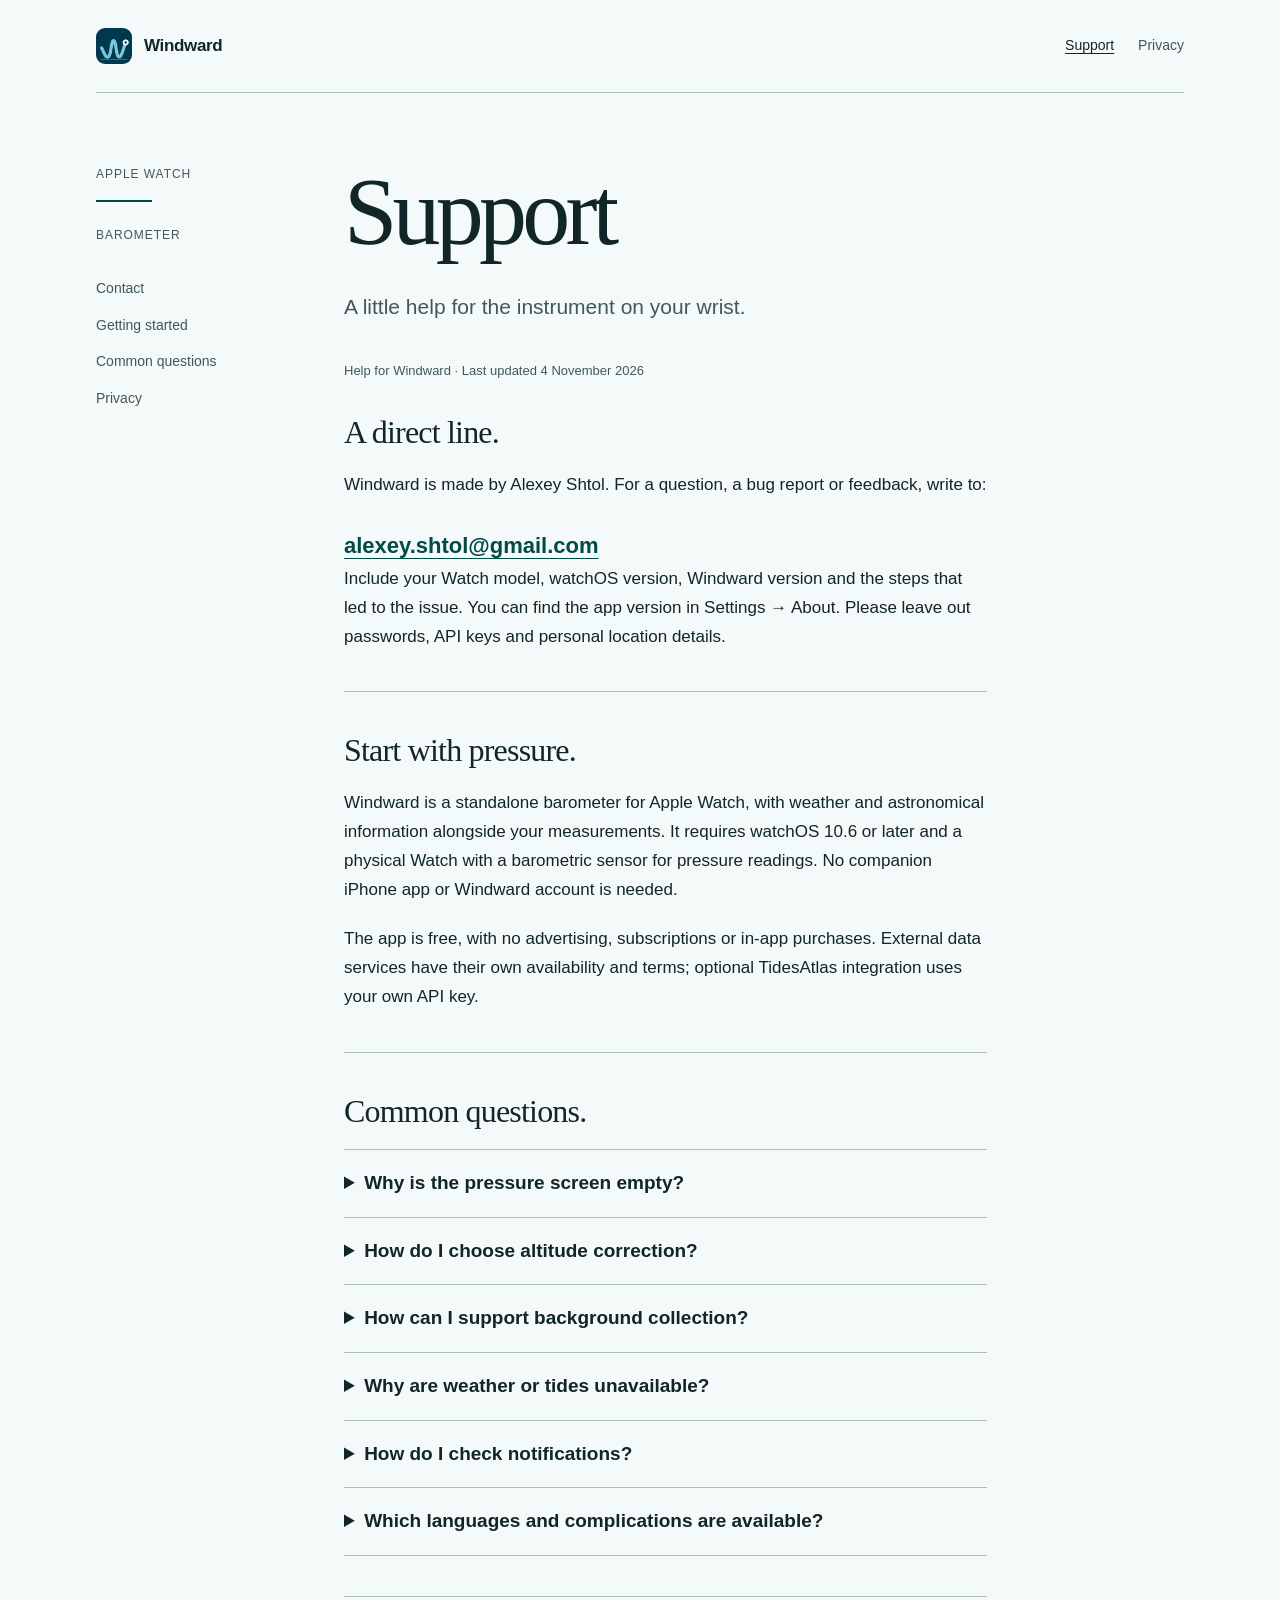
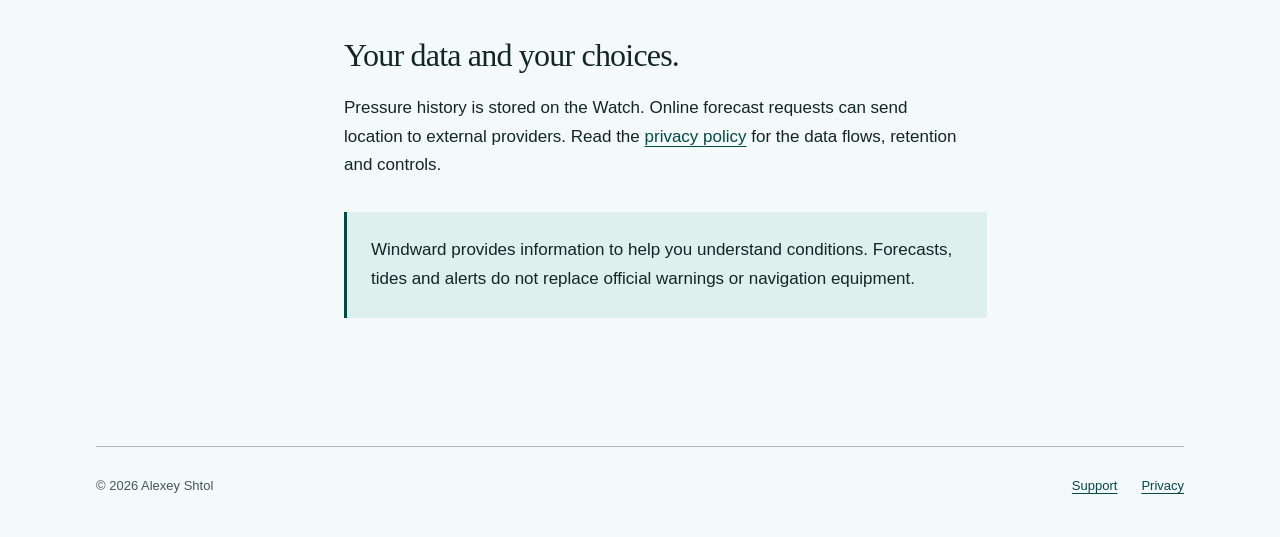
==== support/index.html @ 7e949cf7 "Publish English Windward support and privacy pages" ====
<!doctype html>
<!-- Field manual for a quiet barometer: Georgia + local system sans; sea-teal accent; asymmetric label rail. -->
<html lang="en"><head><meta charset="utf-8"><meta name="viewport" content="width=device-width,initial-scale=1"><title>Support · Windward</title><meta name="description" content="A little help for the instrument on your wrist."><meta name="referrer" content="no-referrer"><meta name="color-scheme" content="light dark"><meta http-equiv="Content-Security-Policy" content="default-src 'none'; style-src 'self'; img-src 'self'; base-uri 'none'; form-action 'none'"><link rel="canonical" href="https://alexxf73.github.io/windward-site/support/"><link rel="stylesheet" href="../assets/style.css"><link rel="icon" href="../assets/windward.png"></head>
<body><a class="skip" href="#main">Skip to content</a><div class="wrap"><header class="top"><a class="brand" href="../index.html"><img src="../assets/windward.png" width="36" height="36" alt=""><span>Windward</span></a><nav aria-label="Main navigation"><a href="index.html" aria-current="page">Support</a><a href="../privacy/index.html">Privacy</a></nav></header><div class="layout"><aside class="rail" aria-label="Page information"><p>Apple Watch</p><span class="mark" aria-hidden="true"></span><p>Barometer</p><ol><li><a href="#contact">Contact</a></li><li><a href="#getting-started">Getting started</a></li><li><a href="#questions">Common questions</a></li><li><a href="#privacy">Privacy</a></li></ol></aside><main id="main" class="copy"><h1>Support</h1><p class="lede">A little help for the instrument on your wrist.</p><p class="meta">Help for Windward · Last updated 4 November 2026</p><section id="contact"><h2>A direct line.</h2><p>Windward is made by Alexey Shtol. For a question, a bug report or feedback, write to:</p><a class="contact" href="mailto:alexey.shtol@gmail.com?subject=Windward%20support">alexey.shtol@gmail.com</a><p>Include your Watch model, watchOS version, Windward version and the steps that led to the issue. You can find the app version in Settings → About. Please leave out passwords, API keys and personal location details.</p></section><section class="section" id="getting-started"><h2>Start with pressure.</h2><p>Windward is a standalone barometer for Apple Watch, with weather and astronomical information alongside your measurements. It requires watchOS 10.6 or later and a physical Watch with a barometric sensor for pressure readings. No companion iPhone app or Windward account is needed.</p><p>The app is free, with no advertising, subscriptions or in-app purchases. External data services have their own availability and terms; optional TidesAtlas integration uses your own API key.</p></section><section class="section" id="questions"><h2>Common questions.</h2><details><summary>Why is the pressure screen empty?</summary><p>Allow motion access, open the Pressure screen and give the sensor time to deliver a reading. A simulator does not supply real barometer measurements. A new installation builds its history as readings arrive; it does not start with 24 hours of data.</p></details><details><summary>How do I choose altitude correction?</summary><p>In Settings → Pressure, choose raw pressure or correction to sea level. Height can come from the absolute altitude sensor, a GPS fix or a fixed value. Hardware availability, signal and permissions affect the available height. Raw pressure is recorded independently of height acquisition.</p></details><details><summary>How can I support background collection?</summary><p>Add a Windward complication to the watch face you use. This keeps pressure visible and can support more regular background updates. watchOS controls refresh timing: the selected interval is a preference, and continuous recording or exact alert delivery is not guaranteed.</p></details><details><summary>Why are weather or tides unavailable?</summary><p>Check connectivity, location permission and the selected providers. Weather coverage varies by region. NOAA tides are available for supported stations, mainly in the United States. TidesAtlas is optional and requires your own valid key. The barometer can keep working without an internet connection.</p></details><details><summary>How do I check notifications?</summary><p>Check system notification permission and the event switches in Windward. Settings → Test alert sends a clearly labelled local test. Test appearance does not guarantee the timing of future weather or background events.</p></details><details><summary>Which languages and complications are available?</summary><p>Windward supports English, Russian, German, French, Czech and Spanish and follows system language selection. Add pressure or rain complications to a compatible watch face or Smart Stack. Available layouts and refresh times depend on watchOS.</p></details></section><section class="section" id="privacy"><h2>Your data and your choices.</h2><p>Pressure history is stored on the Watch. Online forecast requests can send location to external providers. Read the <a href="../privacy/">privacy policy</a> for the data flows, retention and controls.</p><div class="note"><p>Windward provides information to help you understand conditions. Forecasts, tides and alerts do not replace official warnings or navigation equipment.</p></div></section></main></div><footer><div class="foot"><span>© 2026 Alexey Shtol</span><nav aria-label="Footer navigation"><a href="index.html" aria-current="page">Support</a><a href="../privacy/index.html">Privacy</a></nav></div></footer></div></body></html>
---- assets/style.css ----
/* Direction: a field manual for a quiet instrument on the wrist.
   Type: local Georgia headings + system sans body (no font requests).
   Accent: muted sea teal. Structure: narrow instrument-label rail beside reading column. */
:root{color-scheme:light dark;--paper:oklch(98% .008 185);--ink:oklch(25% .025 205);--muted:oklch(44% .025 205);--line:oklch(79% .023 185);--accent:oklch(37% .065 190);--panel:oklch(94% .018 185);--focus:oklch(36% .10 185);--max:1184px}
*{box-sizing:border-box}html{scroll-behavior:smooth}body{margin:0;background:var(--paper);color:var(--ink);font:400 17px/1.7 -apple-system,BlinkMacSystemFont,"Segoe UI",sans-serif}a{color:var(--accent);text-underline-offset:.22em;text-decoration-thickness:1px}a:hover{text-decoration-thickness:2px}a:focus-visible,summary:focus-visible{outline:3px solid var(--focus);outline-offset:5px;border-radius:2px}img{max-width:100%;height:auto}h1,h2,h3{font-family:Georgia,"Times New Roman",serif;font-weight:400;text-wrap:balance}h1{font-size:clamp(4.25rem,7.5vw,6.5rem);letter-spacing:-.05em;line-height:.98;margin:0 0 32px;overflow-wrap:break-word}h2{font-size:2rem;line-height:1.15;letter-spacing:-.025em;margin:0 0 20px}h3{font-size:1.4rem;line-height:1.25}p{margin:0 0 20px;text-wrap:pretty}ul,ol{padding-left:1.2em}li+li{margin-top:8px}.wrap{max-width:var(--max);padding:0 48px;margin:auto}.top{display:flex;align-items:center;justify-content:space-between;gap:24px;padding-top:28px;padding-bottom:28px;border-bottom:1px solid var(--line)}.brand{display:inline-flex;gap:12px;align-items:center;text-decoration:none;color:var(--ink);font-weight:650;letter-spacing:-.02em}.brand img{width:36px;height:36px;border-radius:9px}.top nav{display:flex;align-items:center;gap:24px;font-size:14px}.top nav a{color:var(--muted);text-decoration:none}.top nav a[aria-current=page]{color:var(--ink);text-decoration:underline}.language{border-left:1px solid var(--line);padding-left:24px}.layout{display:grid;grid-template-columns:192px minmax(0,1fr);gap:56px;padding-top:72px;padding-bottom:96px}.rail{font-size:12px;line-height:1.6;letter-spacing:.08em;text-transform:uppercase;color:var(--muted)}.rail .mark{display:block;width:56px;height:2px;background:var(--accent);margin:16px 0 24px}.rail p{margin-bottom:12px}.rail ol{list-style:none;padding:0;letter-spacing:0;text-transform:none;font-size:14px;margin:32px 0}.rail li{margin-bottom:14px}.rail a{color:var(--muted);text-decoration:none}.copy{min-width:0;max-width:68ch}.lede{font-size:21px;line-height:1.55;margin-bottom:36px;color:var(--muted);max-width:52ch}.meta{font-size:13px;color:var(--muted);margin-bottom:32px}.section{padding-top:40px;margin-top:40px;border-top:1px solid var(--line);scroll-margin-top:24px}.note{padding:24px;border-left:3px solid var(--accent);background:var(--panel);margin:32px 0}.note p:last-child{margin-bottom:0}.contact{display:inline-block;margin-top:8px;font-size:clamp(16px,2.3vw,22px);font-weight:550;overflow-wrap:anywhere}.links{margin:40px 0}.linkrow{display:grid;grid-template-columns:32px minmax(0,1fr) 24px;gap:16px;align-items:start;border-top:1px solid var(--line);padding:24px 0;text-decoration:none;color:var(--ink)}.linkrow:last-child{border-bottom:1px solid var(--line)}.linkrow small{font:400 12px/1.8 ui-monospace,monospace;color:var(--muted)}.linkrow strong{display:block;font-weight:550;font-size:22px;line-height:1.3;margin-bottom:8px}.linkrow span span{display:block;color:var(--muted);font-size:16px}.linkrow em{font-style:normal;color:var(--accent)}details{border-top:1px solid var(--line);padding:20px 0}details:last-of-type{border-bottom:1px solid var(--line)}summary{cursor:pointer;font-size:19px;font-weight:550;line-height:1.4}details p:first-of-type{margin-top:20px}details p:last-child{margin-bottom:0}table{width:100%;border-collapse:collapse;font-size:15px;margin:28px 0}th,td{text-align:left;vertical-align:top;border-bottom:1px solid var(--line);padding:14px 12px 14px 0;overflow-wrap:anywhere}th{font-weight:600}footer{border-top:1px solid var(--line);padding:28px 0 40px;color:var(--muted);font-size:13px}footer .foot{display:flex;justify-content:space-between;gap:24px;flex-wrap:wrap}footer nav{display:flex;gap:24px}.skip{position:absolute;left:24px;top:8px;transform:translateY(-200%);background:var(--paper);padding:8px 16px;z-index:10}.skip:focus{transform:none}.status{display:inline-flex;gap:8px;align-items:center;font-size:13px;color:var(--muted);margin-bottom:24px}.status:before{content:"";width:6px;height:6px;border-radius:50%;background:var(--accent)}
@media(prefers-color-scheme:dark){:root{--paper:oklch(20% .018 205);--ink:oklch(93% .012 185);--muted:oklch(77% .025 185);--line:oklch(48% .025 185);--accent:oklch(82% .065 185);--panel:oklch(25% .025 205);--focus:oklch(86% .08 185)}.brand img{outline:1px solid var(--line)}.rail .mark{height:1px}}
@media(max-width:800px){.wrap{padding:0 32px}.layout{grid-template-columns:144px minmax(0,1fr);gap:32px;padding-top:56px}.top nav{gap:16px}.language{padding-left:16px}}
@media(max-width:600px){body{font-size:16px}.wrap{padding:0 24px}.top{align-items:flex-start;gap:20px;flex-wrap:wrap;padding-top:24px;padding-bottom:20px}.top nav{width:100%;justify-content:flex-start;font-size:14px;gap:20px}.language{margin-left:auto;padding-left:16px}.layout{display:block;padding-top:36px;padding-bottom:64px}.rail{display:flex;flex-wrap:wrap;gap:8px 24px;align-items:baseline;margin-bottom:32px}.rail .mark{width:32px;margin:0 0 4px}.rail p{margin:0}.rail ol{display:none}h1{font-size:4.25rem;margin-bottom:24px}h2{font-size:1.75rem}.lede{font-size:19px;line-height:1.6}.section{padding-top:32px;margin-top:32px}.note{padding:20px}.linkrow{gap:12px;grid-template-columns:24px minmax(0,1fr) 20px}table{font-size:14px}th,td{padding-right:8px}footer .foot{gap:16px}footer nav{gap:20px}}
@media(prefers-reduced-motion:reduce){html{scroll-behavior:auto}*,*:before,*:after{animation:none!important;transition:none!important}}
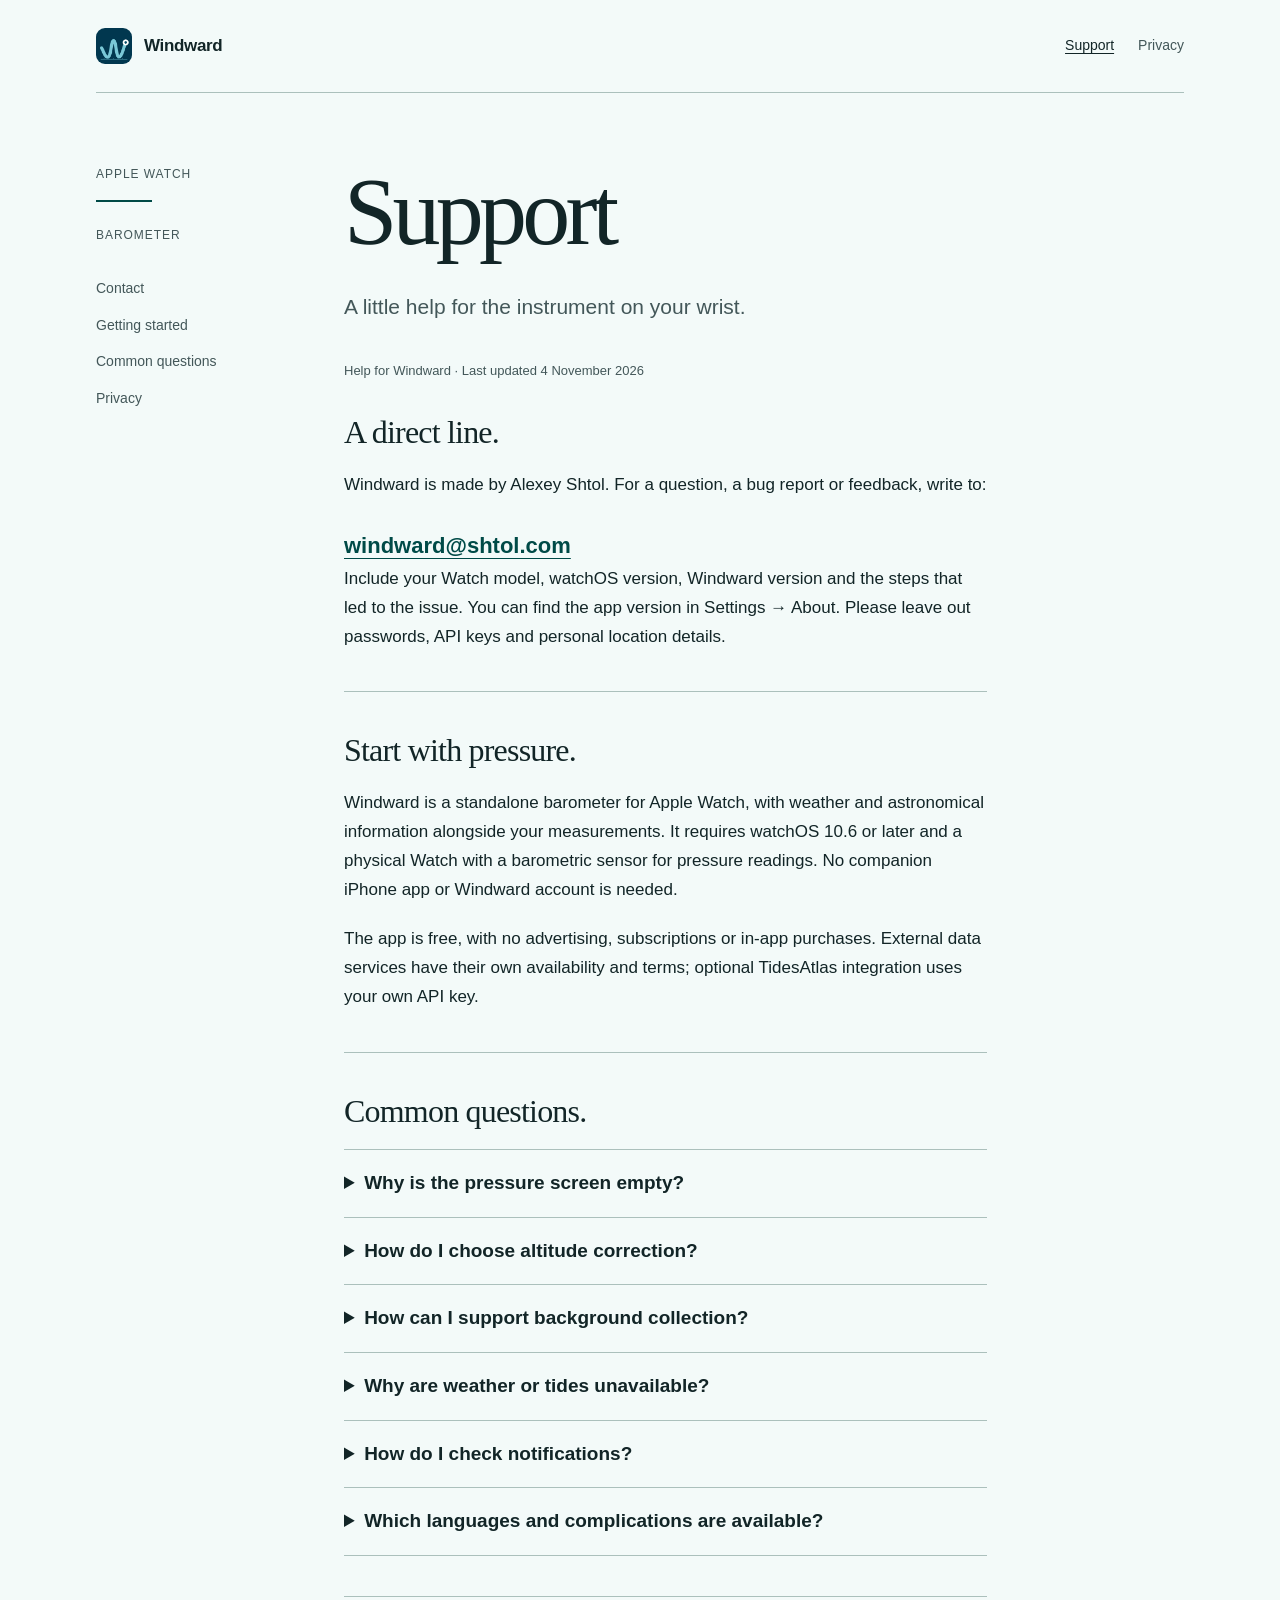
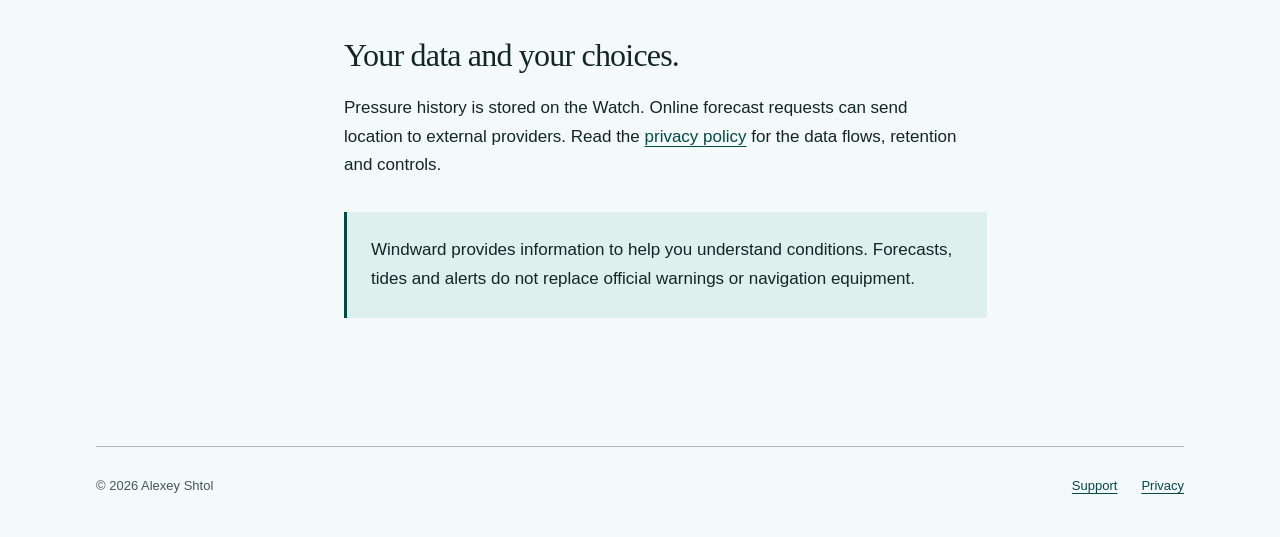
==== commit b2e6d795: "Update Windward support email to windward@shtol.com" ====
--- a/support/index.html
+++ b/support/index.html
@@ -1,4 +1,4 @@
 <!doctype html>
 <!-- Field manual for a quiet barometer: Georgia + local system sans; sea-teal accent; asymmetric label rail. -->
 <html lang="en"><head><meta charset="utf-8"><meta name="viewport" content="width=device-width,initial-scale=1"><title>Support · Windward</title><meta name="description" content="A little help for the instrument on your wrist."><meta name="referrer" content="no-referrer"><meta name="color-scheme" content="light dark"><meta http-equiv="Content-Security-Policy" content="default-src 'none'; style-src 'self'; img-src 'self'; base-uri 'none'; form-action 'none'"><link rel="canonical" href="https://alexxf73.github.io/windward-site/support/"><link rel="stylesheet" href="../assets/style.css"><link rel="icon" href="../assets/windward.png"></head>
-<body><a class="skip" href="#main">Skip to content</a><div class="wrap"><header class="top"><a class="brand" href="../index.html"><img src="../assets/windward.png" width="36" height="36" alt=""><span>Windward</span></a><nav aria-label="Main navigation"><a href="index.html" aria-current="page">Support</a><a href="../privacy/index.html">Privacy</a></nav></header><div class="layout"><aside class="rail" aria-label="Page information"><p>Apple Watch</p><span class="mark" aria-hidden="true"></span><p>Barometer</p><ol><li><a href="#contact">Contact</a></li><li><a href="#getting-started">Getting started</a></li><li><a href="#questions">Common questions</a></li><li><a href="#privacy">Privacy</a></li></ol></aside><main id="main" class="copy"><h1>Support</h1><p class="lede">A little help for the instrument on your wrist.</p><p class="meta">Help for Windward · Last updated 4 November 2026</p><section id="contact"><h2>A direct line.</h2><p>Windward is made by Alexey Shtol. For a question, a bug report or feedback, write to:</p><a class="contact" href="mailto:alexey.shtol@gmail.com?subject=Windward%20support">alexey.shtol@gmail.com</a><p>Include your Watch model, watchOS version, Windward version and the steps that led to the issue. You can find the app version in Settings → About. Please leave out passwords, API keys and personal location details.</p></section><section class="section" id="getting-started"><h2>Start with pressure.</h2><p>Windward is a standalone barometer for Apple Watch, with weather and astronomical information alongside your measurements. It requires watchOS 10.6 or later and a physical Watch with a barometric sensor for pressure readings. No companion iPhone app or Windward account is needed.</p><p>The app is free, with no advertising, subscriptions or in-app purchases. External data services have their own availability and terms; optional TidesAtlas integration uses your own API key.</p></section><section class="section" id="questions"><h2>Common questions.</h2><details><summary>Why is the pressure screen empty?</summary><p>Allow motion access, open the Pressure screen and give the sensor time to deliver a reading. A simulator does not supply real barometer measurements. A new installation builds its history as readings arrive; it does not start with 24 hours of data.</p></details><details><summary>How do I choose altitude correction?</summary><p>In Settings → Pressure, choose raw pressure or correction to sea level. Height can come from the absolute altitude sensor, a GPS fix or a fixed value. Hardware availability, signal and permissions affect the available height. Raw pressure is recorded independently of height acquisition.</p></details><details><summary>How can I support background collection?</summary><p>Add a Windward complication to the watch face you use. This keeps pressure visible and can support more regular background updates. watchOS controls refresh timing: the selected interval is a preference, and continuous recording or exact alert delivery is not guaranteed.</p></details><details><summary>Why are weather or tides unavailable?</summary><p>Check connectivity, location permission and the selected providers. Weather coverage varies by region. NOAA tides are available for supported stations, mainly in the United States. TidesAtlas is optional and requires your own valid key. The barometer can keep working without an internet connection.</p></details><details><summary>How do I check notifications?</summary><p>Check system notification permission and the event switches in Windward. Settings → Test alert sends a clearly labelled local test. Test appearance does not guarantee the timing of future weather or background events.</p></details><details><summary>Which languages and complications are available?</summary><p>Windward supports English, Russian, German, French, Czech and Spanish and follows system language selection. Add pressure or rain complications to a compatible watch face or Smart Stack. Available layouts and refresh times depend on watchOS.</p></details></section><section class="section" id="privacy"><h2>Your data and your choices.</h2><p>Pressure history is stored on the Watch. Online forecast requests can send location to external providers. Read the <a href="../privacy/">privacy policy</a> for the data flows, retention and controls.</p><div class="note"><p>Windward provides information to help you understand conditions. Forecasts, tides and alerts do not replace official warnings or navigation equipment.</p></div></section></main></div><footer><div class="foot"><span>© 2026 Alexey Shtol</span><nav aria-label="Footer navigation"><a href="index.html" aria-current="page">Support</a><a href="../privacy/index.html">Privacy</a></nav></div></footer></div></body></html>
+<body><a class="skip" href="#main">Skip to content</a><div class="wrap"><header class="top"><a class="brand" href="../index.html"><img src="../assets/windward.png" width="36" height="36" alt=""><span>Windward</span></a><nav aria-label="Main navigation"><a href="index.html" aria-current="page">Support</a><a href="../privacy/index.html">Privacy</a></nav></header><div class="layout"><aside class="rail" aria-label="Page information"><p>Apple Watch</p><span class="mark" aria-hidden="true"></span><p>Barometer</p><ol><li><a href="#contact">Contact</a></li><li><a href="#getting-started">Getting started</a></li><li><a href="#questions">Common questions</a></li><li><a href="#privacy">Privacy</a></li></ol></aside><main id="main" class="copy"><h1>Support</h1><p class="lede">A little help for the instrument on your wrist.</p><p class="meta">Help for Windward · Last updated 4 November 2026</p><section id="contact"><h2>A direct line.</h2><p>Windward is made by Alexey Shtol. For a question, a bug report or feedback, write to:</p><a class="contact" href="mailto:windward@shtol.com?subject=Windward%20support">windward@shtol.com</a><p>Include your Watch model, watchOS version, Windward version and the steps that led to the issue. You can find the app version in Settings → About. Please leave out passwords, API keys and personal location details.</p></section><section class="section" id="getting-started"><h2>Start with pressure.</h2><p>Windward is a standalone barometer for Apple Watch, with weather and astronomical information alongside your measurements. It requires watchOS 10.6 or later and a physical Watch with a barometric sensor for pressure readings. No companion iPhone app or Windward account is needed.</p><p>The app is free, with no advertising, subscriptions or in-app purchases. External data services have their own availability and terms; optional TidesAtlas integration uses your own API key.</p></section><section class="section" id="questions"><h2>Common questions.</h2><details><summary>Why is the pressure screen empty?</summary><p>Allow motion access, open the Pressure screen and give the sensor time to deliver a reading. A simulator does not supply real barometer measurements. A new installation builds its history as readings arrive; it does not start with 24 hours of data.</p></details><details><summary>How do I choose altitude correction?</summary><p>In Settings → Pressure, choose raw pressure or correction to sea level. Height can come from the absolute altitude sensor, a GPS fix or a fixed value. Hardware availability, signal and permissions affect the available height. Raw pressure is recorded independently of height acquisition.</p></details><details><summary>How can I support background collection?</summary><p>Add a Windward complication to the watch face you use. This keeps pressure visible and can support more regular background updates. watchOS controls refresh timing: the selected interval is a preference, and continuous recording or exact alert delivery is not guaranteed.</p></details><details><summary>Why are weather or tides unavailable?</summary><p>Check connectivity, location permission and the selected providers. Weather coverage varies by region. NOAA tides are available for supported stations, mainly in the United States. TidesAtlas is optional and requires your own valid key. The barometer can keep working without an internet connection.</p></details><details><summary>How do I check notifications?</summary><p>Check system notification permission and the event switches in Windward. Settings → Test alert sends a clearly labelled local test. Test appearance does not guarantee the timing of future weather or background events.</p></details><details><summary>Which languages and complications are available?</summary><p>Windward supports English, Russian, German, French, Czech and Spanish and follows system language selection. Add pressure or rain complications to a compatible watch face or Smart Stack. Available layouts and refresh times depend on watchOS.</p></details></section><section class="section" id="privacy"><h2>Your data and your choices.</h2><p>Pressure history is stored on the Watch. Online forecast requests can send location to external providers. Read the <a href="../privacy/">privacy policy</a> for the data flows, retention and controls.</p><div class="note"><p>Windward provides information to help you understand conditions. Forecasts, tides and alerts do not replace official warnings or navigation equipment.</p></div></section></main></div><footer><div class="foot"><span>© 2026 Alexey Shtol</span><nav aria-label="Footer navigation"><a href="index.html" aria-current="page">Support</a><a href="../privacy/index.html">Privacy</a></nav></div></footer></div></body></html>
